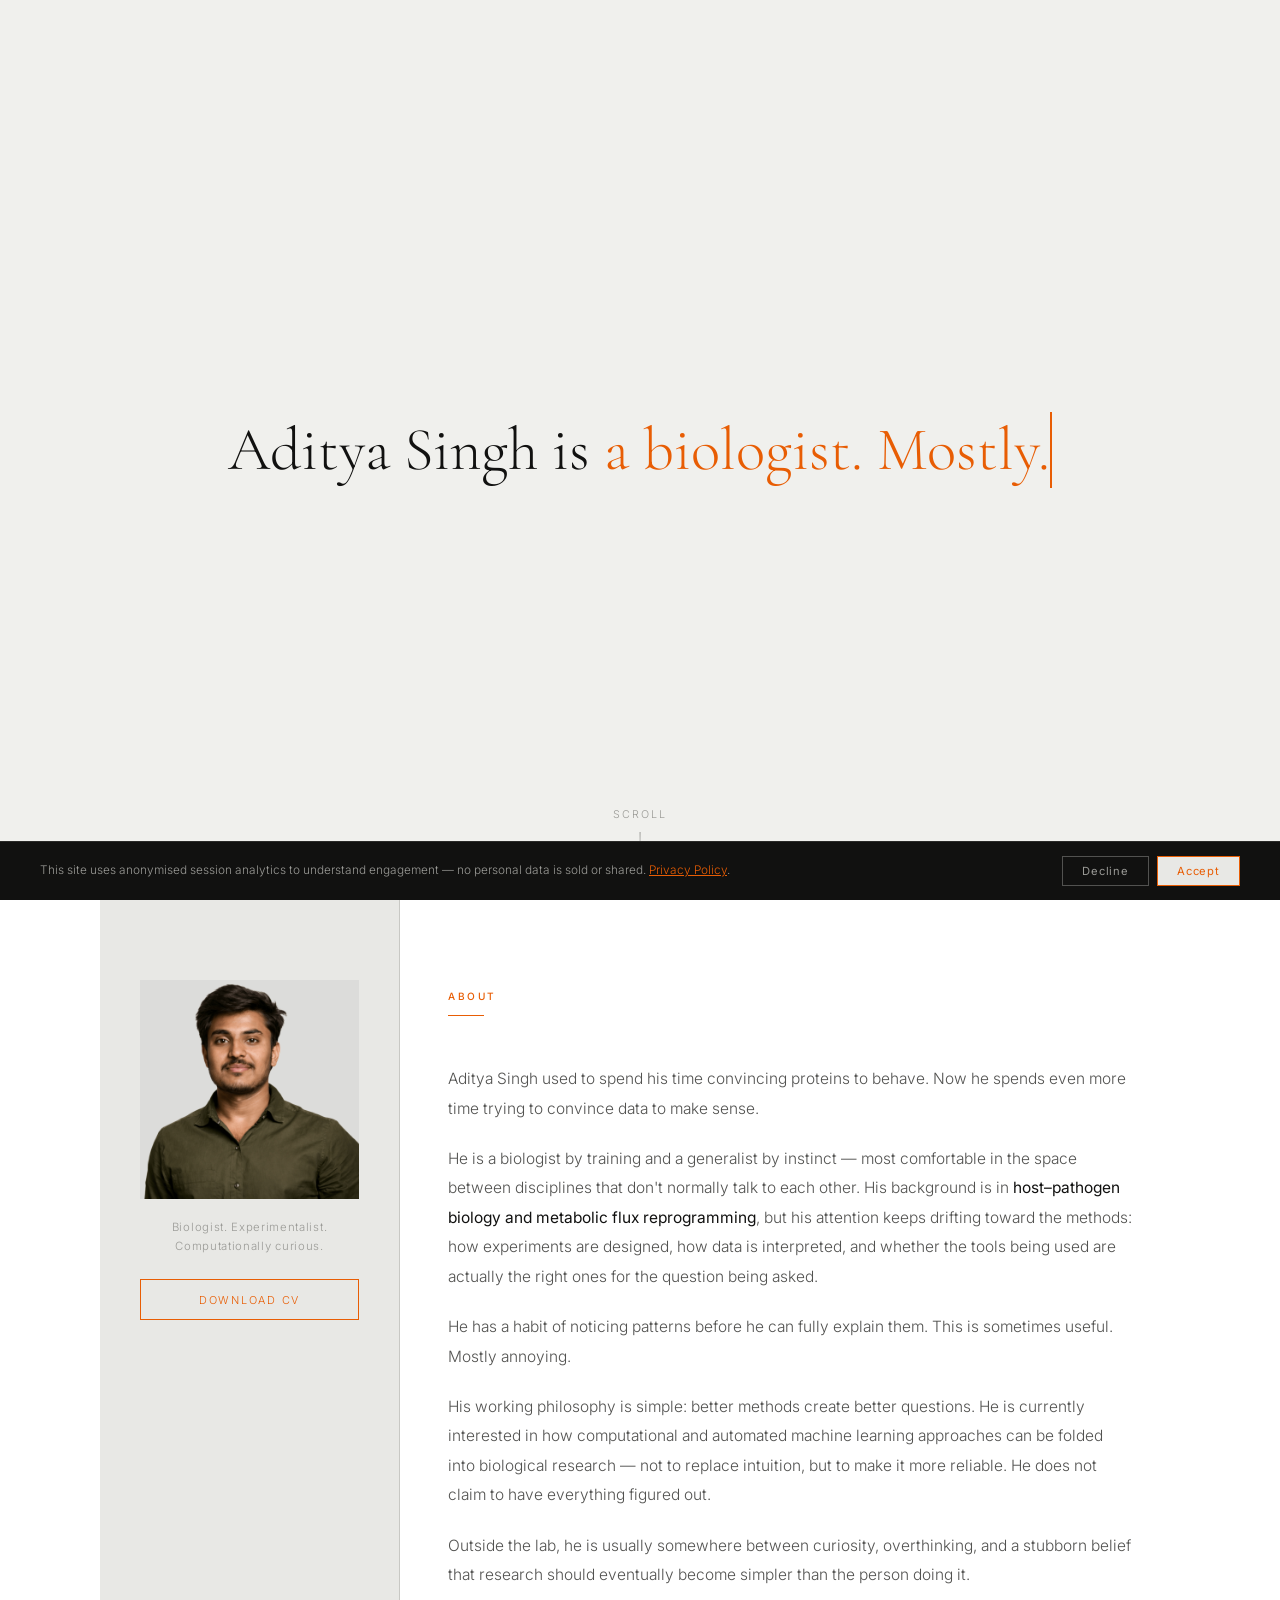
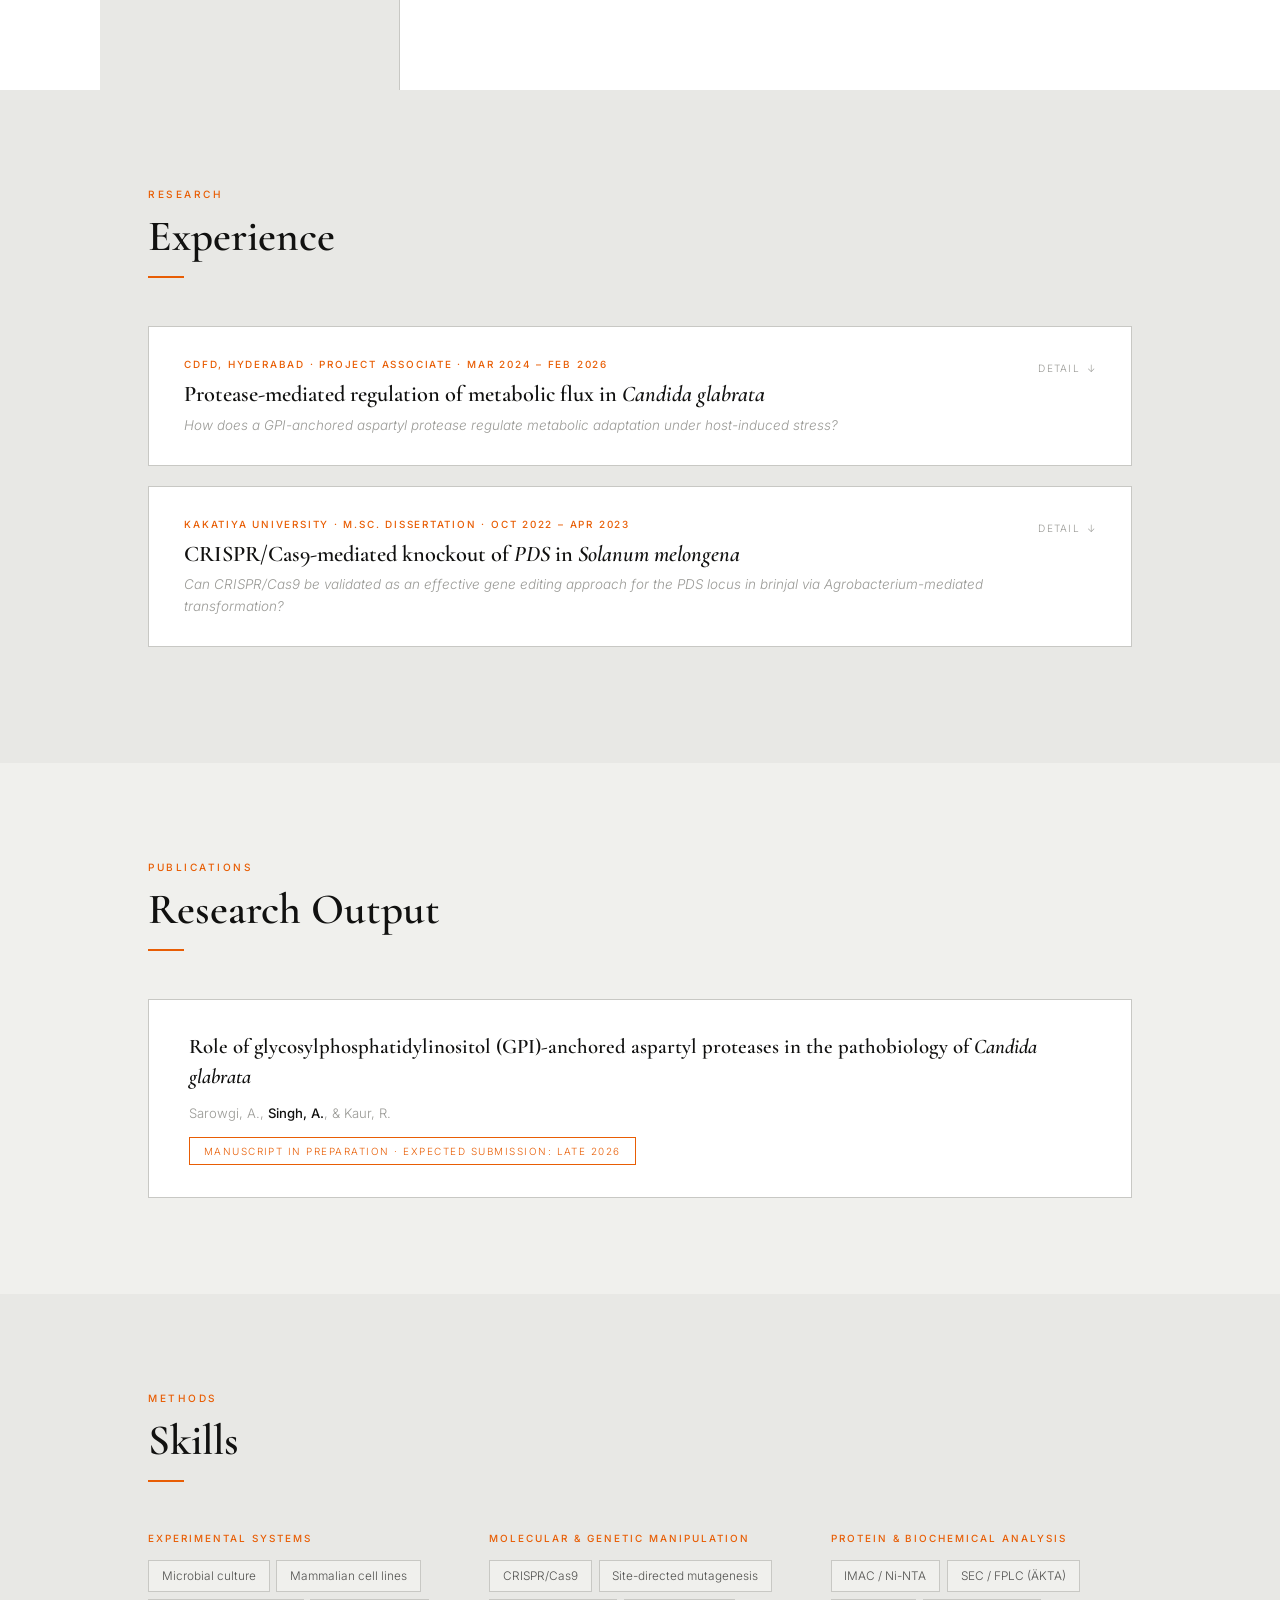
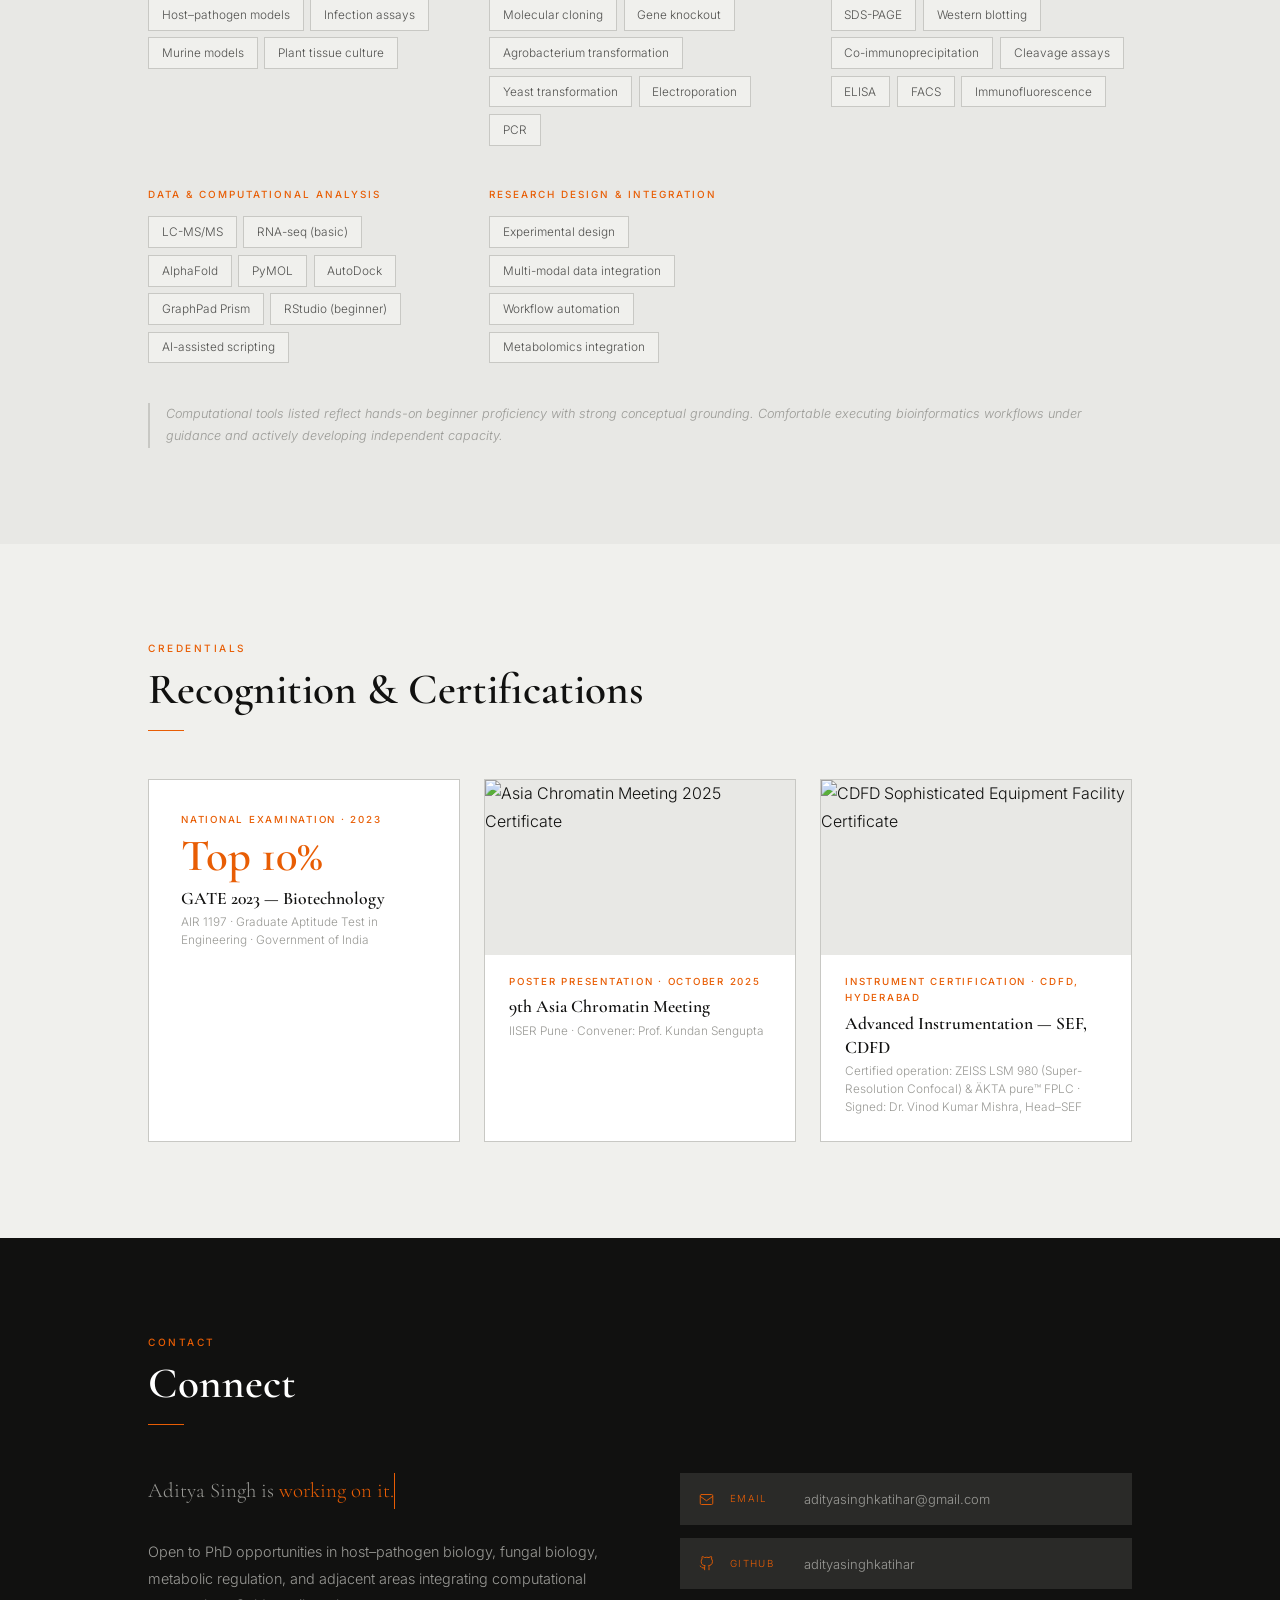
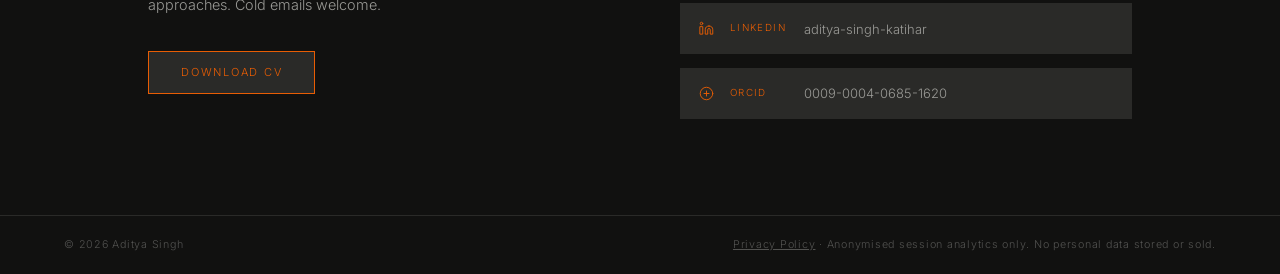
==== aditya-portfolio.html @ c10f6a83 "Add files via upload" ====
<!DOCTYPE html>
<html lang="en">
<head>
<meta charset="UTF-8"/><meta name="viewport" content="width=device-width,initial-scale=1"/>
<title>Aditya Singh</title>
<link rel="preconnect" href="https://fonts.googleapis.com"/>
<link href="https://fonts.googleapis.com/css2?family=Cormorant+Garamond:ital,wght@0,300;0,400;0,600;1,300&family=Inter:wght@300;400;500&display=swap" rel="stylesheet"/>
<style>
/* ============================================================
   VARIABLES — edit --or to change orange accent globally
   Grey scale: --g1 (lightest) → --g8 (darkest)
   ============================================================ */
:root{
  --g0:#ffffff;--g1:#f0f0ed;--g2:#e8e8e5;--g3:#dcdcda;
  --g4:#c8c8c4;--g5:#9a9a96;--g6:#525250;--g7:#2a2a28;--g8:#111110;
  --or:#e85d04;--os:rgba(232,93,4,.08);--nh:48px;--lh:52px;
}
*,*::before,*::after{margin:0;padding:0;box-sizing:border-box}
html{scroll-behavior:smooth}
body{background:var(--g1);color:var(--g8);font-family:'Inter',sans-serif;font-weight:300;line-height:1.7;overflow-x:hidden}
a{color:inherit;text-decoration:none}

/* ============================================================
   COOKIE BANNER — GDPR/UK/US(CCPA)/AU/JP
   Edit text inside #cookie-banner div in HTML if needed
   ============================================================ */
#cookie-banner{position:fixed;bottom:0;left:0;right:0;background:var(--g8);color:var(--g5);font-size:.74rem;padding:.9rem 2.5rem;display:flex;align-items:center;justify-content:space-between;gap:2rem;z-index:9999;border-top:1px solid var(--g7);line-height:1.5}
#cookie-banner a{color:var(--or);text-decoration:underline}
.ck-btns{display:flex;gap:.5rem;flex-shrink:0}
/* ── Grey buttons with orange border + text ── */
.ck-btns button{padding:.42rem 1.2rem;font-family:'Inter',sans-serif;font-size:.7rem;letter-spacing:.07em;cursor:pointer;background:var(--g2);border:1px solid var(--or);color:var(--or);transition:all .2s}
.ck-btns button:hover{background:var(--or);color:var(--g0)}
.ck-decline{background:transparent!important;color:var(--g5)!important;border-color:var(--g6)!important}
.ck-decline:hover{background:var(--g6)!important;color:var(--g0)!important}

/* ============================================================
   NAVBAR — appears after hero scroll
   Edit nav link labels and href in the nav HTML block below
   ============================================================ */
#navbar{position:fixed;top:0;left:0;right:0;height:var(--nh);background:rgba(240,240,237,.96);backdrop-filter:blur(10px);border-bottom:1px solid var(--g4);display:flex;align-items:center;justify-content:space-between;padding:0 4rem;z-index:90;opacity:0;pointer-events:none;transition:opacity .35s}
#navbar.visible{opacity:1;pointer-events:auto}
.nav-brand{font-family:'Cormorant Garamond',serif;font-size:1rem;font-weight:400;letter-spacing:.06em}
.nav-links{display:flex;gap:2.5rem;list-style:none}
.nav-links a{font-size:.67rem;letter-spacing:.16em;text-transform:uppercase;color:var(--g6);padding-bottom:2px;border-bottom:1px solid transparent;transition:color .2s,border-color .2s}
.nav-links a:hover,.nav-links a.active{color:var(--or);border-bottom-color:var(--or)}

/* ============================================================
   LOCKED ROTATING BAR — sits below navbar post-hero scroll
   Edit lockedPhrases[] in JS-1 to change (2) descriptors
   ============================================================ */
#locked-bar{position:fixed;top:var(--nh);left:0;right:0;height:var(--lh);background:var(--g2);border-bottom:1px solid var(--g4);display:flex;align-items:center;justify-content:center;z-index:80;opacity:0;pointer-events:none;transition:opacity .35s}
#locked-bar.visible{opacity:1}
.lk-line{font-family:'Cormorant Garamond',serif;font-weight:300;font-size:clamp(.9rem,2vw,1.1rem);color:var(--g6)}
.lk-line .lr{color:var(--or);border-right:1.5px solid var(--or);display:inline-block;min-width:2px}

/* ============================================================
   SHARED SECTION UTILITIES
   ============================================================ */
.sw{max-width:1080px;margin:0 auto;padding:6rem 3rem}
.sec-label{font-size:.63rem;letter-spacing:.25em;text-transform:uppercase;color:var(--or);font-weight:500;margin-bottom:.6rem}
.sec-title{font-family:'Cormorant Garamond',serif;font-weight:600;font-size:clamp(1.9rem,4vw,2.7rem);line-height:1.1;color:var(--g8);margin-bottom:1rem}
.divider{width:36px;height:1.5px;background:var(--or);margin-bottom:3rem}
.reveal{opacity:0;transform:translateY(16px);transition:opacity .6s,transform .6s}
.reveal.visible{opacity:1;transform:none}

/* ============================================================
   HERO SECTION
   CSS fallback text before JS loads: "at the edge of methods."
   Edit heroPhrases[] in JS-1 for (1) rotating descriptors
   ============================================================ */
#hero{min-height:100vh;background:var(--g1);display:flex;flex-direction:column;justify-content:center;align-items:center;text-align:center;padding:4rem 2rem;position:relative}
.hero-line{font-family:'Cormorant Garamond',serif;font-weight:300;font-size:clamp(2rem,5vw,3.8rem);line-height:1.25;color:var(--g8)}
/* CSS fallback — visible before JS activates */
#hero-rt::before{content:"at the edge of methods.";color:var(--or)}
#hero-rt.on::before{content:none}
#hero-rt.on{color:var(--or);border-right:2px solid var(--or);display:inline-block;min-width:2px}
.scroll-hint{position:absolute;bottom:2.5rem;left:50%;transform:translateX(-50%);display:flex;flex-direction:column;align-items:center;gap:.5rem;font-size:.67rem;letter-spacing:.2em;text-transform:uppercase;color:var(--g5);transition:opacity .4s}
.scroll-line{width:1px;height:28px;background:linear-gradient(to bottom,var(--g5),transparent);animation:sp 1.8s ease-in-out infinite}
@keyframes sp{0%,100%{opacity:.3}50%{opacity:1}}

/* ============================================================
   ABOUT SECTION
   Split grid: left = grey bg (photo + tagline + CV btn)
               right = white (bio text)
   Edit photo src, tagline, bio paragraphs in HTML below
   ============================================================ */
#about{background:var(--g0);padding:0}
.about-grid{display:grid;grid-template-columns:300px 1fr;max-width:1080px;margin:0 auto}
.about-left{background:var(--g2);padding:5rem 2.5rem;border-right:1px solid var(--g4)}
.about-right{padding:5rem 3rem}
.photo-frame{width:100%;aspect-ratio:1;overflow:hidden;background:var(--g3)}
.photo-frame img{width:100%;height:100%;object-fit:cover;object-position:top center;display:block;filter:grayscale(12%);transition:filter .4s}
.photo-frame:hover img{filter:grayscale(0%)}
.tagline{margin-top:1.2rem;font-size:.71rem;letter-spacing:.06em;color:var(--g5);text-align:center;line-height:1.7}
/* ── Grey button, orange border + text ── */
.cv-btn{display:block;margin-top:1.4rem;padding:.65rem;text-align:center;border:1px solid var(--or);font-size:.68rem;letter-spacing:.16em;text-transform:uppercase;color:var(--or);background:var(--g2);transition:all .25s;font-family:'Inter',sans-serif;width:100%;text-decoration:none;cursor:pointer}
.cv-btn:hover{background:var(--or);color:var(--g0)}
.about-bio p{font-size:.97rem;color:var(--g6);line-height:1.9;margin-bottom:1.3rem}
.about-bio strong{color:var(--g8);font-weight:400}
.about-right .sec-label{margin-top:.5rem}

/* ============================================================
   RESEARCH SECTION
   Each .exp-card = one project. Click header to expand.
   Expand logic uses addEventListener (see JS-4) — no inline onclick.
   Add new cards by duplicating an .exp-card block.
   ============================================================ */
#research{background:var(--g2)}
.exp-card{background:var(--g0);border:1px solid var(--g4);margin-bottom:1.25rem;transition:border-color .25s}
.exp-card:hover{border-color:var(--g5)}
.exp-card.open{border-left:2px solid var(--or)}
.exp-header{padding:1.8rem 2.2rem;cursor:pointer;display:flex;justify-content:space-between;align-items:flex-start;gap:1.5rem;user-select:none}
.exp-tag{font-size:.62rem;letter-spacing:.18em;text-transform:uppercase;color:var(--or);font-weight:500;margin-bottom:.4rem}
.exp-title{font-family:'Cormorant Garamond',serif;font-weight:600;font-size:1.4rem;color:var(--g8);line-height:1.3;margin-bottom:.4rem}
.exp-problem{font-size:.84rem;color:var(--g5);font-style:italic;line-height:1.6}
.exp-toggle{flex-shrink:0;font-size:.63rem;letter-spacing:.13em;text-transform:uppercase;color:var(--g5);display:flex;align-items:center;gap:.4rem;padding-top:.25rem;transition:color .2s;white-space:nowrap}
.exp-card.open .exp-toggle{color:var(--or)}
.t-arr{display:inline-block;transition:transform .3s;font-style:normal}
.exp-card.open .t-arr{transform:rotate(180deg)}
.exp-body{max-height:0;overflow:hidden;transition:max-height .5s ease}
.exp-card.open .exp-body{max-height:1000px}
.exp-inner{padding:1.5rem 2.2rem 2rem;border-top:1px solid var(--g3)}
.exp-outcomes{list-style:none;margin-bottom:1.4rem}
.exp-outcomes li{font-size:.86rem;color:var(--g6);line-height:1.75;padding:.35rem 0 .35rem 1rem;border-left:2px solid var(--g3);margin-bottom:.4rem;transition:border-color .2s}
.exp-card.open .exp-outcomes li{border-left-color:var(--or)}
.exp-narrative{font-size:.88rem;color:var(--g6);line-height:1.85;padding-top:1.2rem;border-top:1px solid var(--g3)}
.exp-insight{margin-top:1.2rem;padding:1rem 1.2rem;background:var(--os);border-left:2px solid var(--or);font-size:.84rem;color:var(--g7);font-style:italic;line-height:1.7}

/* ============================================================
   PUBLICATION SECTION
   Edit title, authors, badge text in .pub-card HTML below
   ============================================================ */
#publication{background:var(--g1)}
.pub-card{background:var(--g0);border:1px solid var(--g4);padding:2rem 2.5rem;transition:border-color .25s}
.pub-card:hover{border-color:var(--or)}
.pub-title{font-family:'Cormorant Garamond',serif;font-weight:600;font-size:1.3rem;color:var(--g8);line-height:1.45;margin-bottom:.7rem}
.pub-authors{font-size:.82rem;color:var(--g5);line-height:1.6;margin-bottom:.7rem}
.pub-authors strong{color:var(--g8);font-weight:500}
.pub-badge{display:inline-block;font-size:.62rem;letter-spacing:.15em;text-transform:uppercase;padding:.3rem .85rem;border:1px solid var(--or);color:var(--or)}

/* ============================================================
   SKILLS SECTION
   Five categories — add/remove .tag spans freely
   Edit .skills-caveat text or remove when proficiency grows
   ============================================================ */
#skills{background:var(--g2)}
.skills-grid{display:grid;grid-template-columns:repeat(auto-fit,minmax(255px,1fr));gap:2.5rem}
.sk-cat{font-size:.62rem;letter-spacing:.2em;text-transform:uppercase;color:var(--or);font-weight:500;margin-bottom:.85rem}
.tag-wrap{display:flex;flex-wrap:wrap;gap:.42rem}
.tag{font-size:.74rem;padding:.3rem .8rem;border:1px solid var(--g4);background:var(--g1);color:var(--g6);transition:all .2s}
.tag:hover{border-color:var(--or);color:var(--g8);background:var(--os)}
.skills-caveat{margin-top:2.5rem;font-size:.79rem;color:var(--g5);font-style:italic;border-left:2px solid var(--g4);padding-left:1rem;line-height:1.75}

/* ============================================================
   CREDENTIALS SECTION
   Image cards: click to open lightbox (no download by design)
   Text cards: GATE, National Science Convention (no image file)
   IMPORTANT: update PNG filenames in .cred-img src and data-full
               to match your actual uploaded filenames in the repo
   ============================================================ */
#credentials{background:var(--g1)}
.cred-grid{display:grid;grid-template-columns:repeat(auto-fit,minmax(270px,1fr));gap:1.5rem}
.cred-card{background:var(--g0);border:1px solid var(--g4);transition:border-color .25s;overflow:hidden}
.cred-card:hover{border-color:var(--or)}
.cred-img-wrap{width:100%;aspect-ratio:16/9;overflow:hidden;cursor:pointer;background:var(--g2);position:relative}
.cred-img-wrap img{width:100%;height:100%;object-fit:cover;object-position:top;display:block;pointer-events:none;user-select:none;-webkit-user-drag:none;transition:transform .4s}
.cred-img-wrap:hover img{transform:scale(1.02)}
.cred-img-wrap::after{content:"View";position:absolute;inset:0;background:rgba(17,17,16,.45);color:#fff;display:flex;align-items:center;justify-content:center;font-size:.68rem;letter-spacing:.2em;text-transform:uppercase;opacity:0;transition:opacity .3s}
.cred-img-wrap:hover::after{opacity:1}
.cred-info{padding:1.2rem 1.5rem 1.5rem}
.cred-tag{font-size:.61rem;letter-spacing:.18em;text-transform:uppercase;color:var(--or);font-weight:500;margin-bottom:.3rem}
.cred-title{font-family:'Cormorant Garamond',serif;font-weight:600;font-size:1.1rem;color:var(--g8);line-height:1.35;margin-bottom:.25rem}
.cred-meta{font-size:.74rem;color:var(--g5);line-height:1.5}
/* Text-only card styling */
.cred-card.text-only{padding:2rem}
.cred-big{font-family:'Cormorant Garamond',serif;font-weight:600;font-size:2.8rem;color:var(--or);line-height:1;margin-bottom:.5rem}

/* ============================================================
   LIGHTBOX — opened by credential image click
   No download button intentional. Right-click disabled on images.
   ============================================================ */
#lightbox{display:none;position:fixed;inset:0;z-index:2000;align-items:center;justify-content:center}
#lightbox.active{display:flex}
#lb-overlay{position:absolute;inset:0;background:rgba(10,10,10,.9);cursor:pointer}
#lb-content{position:relative;z-index:1;max-width:90vw;max-height:88vh}
#lb-img{max-width:100%;max-height:88vh;object-fit:contain;pointer-events:none;user-select:none;-webkit-user-drag:none;display:block}
#lb-close{position:absolute;top:-2.2rem;right:0;background:none;border:none;color:var(--g5);font-size:.7rem;letter-spacing:.18em;text-transform:uppercase;cursor:pointer;font-family:'Inter',sans-serif;transition:color .2s}
#lb-close:hover{color:var(--or)}

/* ============================================================
   CONTACT SECTION — dark background (final section)
   CSS fallback for rotating line: "working on it."
   Edit finalPhrase in JS-1 for (3) descriptor
   Edit email, GitHub, LinkedIn, ORCiD links in HTML below
   ============================================================ */
#contact{background:var(--g8)}
#contact .sec-label{color:var(--or)}
#contact .sec-title{color:var(--g0)}
#contact .divider{background:var(--or)}
.contact-grid{display:grid;grid-template-columns:1fr 1fr;gap:5rem;align-items:start}
.c-final-line{font-family:'Cormorant Garamond',serif;font-weight:300;font-size:clamp(1rem,2.5vw,1.3rem);color:var(--g5);margin-bottom:1.5rem;min-height:2em}
.c-final-line .fr{color:var(--or);border-right:1.5px solid var(--or);display:inline-block;min-width:2px}
/* CSS fallback for contact rotating */
#final-rt::before{content:"working on it.";color:var(--or)}
#final-rt.on::before{content:none}
#final-rt.on{color:var(--or);border-right:1.5px solid var(--or)}
.contact-desc{font-size:.9rem;color:var(--g5);line-height:1.85;margin-bottom:2rem}
/* ── Grey button, orange border + text (dark section variant) ── */
.cv-btn-dark{display:inline-block;padding:.7rem 2rem;border:1px solid var(--or);font-size:.69rem;letter-spacing:.16em;text-transform:uppercase;color:var(--or);background:var(--g7);transition:all .25s;font-family:'Inter',sans-serif;text-decoration:none}
.cv-btn-dark:hover{background:var(--or);color:var(--g0)}
.contact-links{display:flex;flex-direction:column;gap:.85rem}
/* ── Contact link items — grey bg, orange icons + labels ── */
.c-link{display:flex;align-items:center;gap:1rem;padding:.85rem 1.1rem;border:1px solid var(--g7);background:var(--g7);color:var(--g5);font-size:.81rem;transition:all .25s;text-decoration:none}
.c-link:hover{border-color:var(--or);background:rgba(232,93,4,.08);color:var(--g3)}
.c-link svg{width:15px;height:15px;stroke:var(--or);fill:none;stroke-width:1.5;stroke-linecap:round;stroke-linejoin:round;flex-shrink:0}
.cl-lbl{font-size:.61rem;letter-spacing:.15em;text-transform:uppercase;color:var(--or);min-width:58px}

/* ============================================================
   FOOTER — edit year if needed
   ============================================================ */
footer{background:var(--g8);border-top:1px solid var(--g7);padding:1.25rem 4rem;display:flex;justify-content:space-between;align-items:center;font-size:.67rem;color:var(--g6);letter-spacing:.07em}
footer a{color:var(--g6);text-decoration:underline;transition:color .2s}
footer a:hover{color:var(--or)}

/* ============================================================
   RESPONSIVE
   ============================================================ */
@media(max-width:768px){
  .about-grid{grid-template-columns:1fr}
  .about-left{border-right:none;border-bottom:1px solid var(--g4);padding:3rem 2rem}
  .photo-frame{max-width:200px;margin:0 auto}
  .about-right{padding:2.5rem 2rem}
  .contact-grid{grid-template-columns:1fr;gap:3rem}
  #navbar{padding:0 1.5rem}
  .nav-links{gap:1.5rem}
  .sw{padding:4rem 1.5rem}
}
</style>
</head>
<body>

<!-- ============================================================
     COOKIE BANNER
     Text and links editable here
     ============================================================ -->
<div id="cookie-banner">
  <span>This site uses anonymised session analytics to understand engagement — no personal data is sold or shared. <a href="#privacy">Privacy Policy</a>.</span>
  <div class="ck-btns">
    <button class="ck-decline" onclick="setCookieConsent('declined')">Decline</button>
    <button class="ck-accept" onclick="setCookieConsent('accepted')">Accept</button>
  </div>
</div>

<!-- ============================================================
     NAVBAR — hidden until hero scrolled past
     Edit labels and href anchors here
     ============================================================ -->
<nav id="navbar">
  <span class="nav-brand">Aditya Singh</span>
  <ul class="nav-links">
    <li><a href="#about">About</a></li>
    <li><a href="#research">Research</a></li>
    <li><a href="#publication">Publications</a></li>
    <li><a href="#skills">Skills</a></li>
    <li><a href="#credentials">Credentials</a></li>
    <li><a href="#contact">Contact</a></li>
  </ul>
</nav>

<!-- ============================================================
     LOCKED ROTATING BAR — (2) phrases, below navbar
     Edit lockedPhrases[] in JS-1
     ============================================================ -->
<div id="locked-bar">
  <p class="lk-line">Aditya Singh is <span class="lr" id="locked-rt"></span></p>
</div>

<main>

<!-- ============================================================
     HERO SECTION
     Fixed text: "Aditya Singh is"
     Rotating: driven by JS-1 heroPhrases[]
     CSS fallback: "at the edge of methods." (no JS needed)
     ============================================================ -->
<section id="hero">
  <p class="hero-line">Aditya Singh is <span id="hero-rt"></span></p>
  <div class="scroll-hint" id="scroll-hint">
    <span>Scroll</span>
    <div class="scroll-line"></div>
  </div>
</section>

<!-- ============================================================
     ABOUT SECTION
     Left column: grey bg — photo, tagline, CV download
     Right column: white — bio text
     PHOTO: file is profile.png in repo root
     CV: file is CV_Aditya_Singh.pdf in repo root
     ============================================================ -->
<section id="about">
  <div class="about-grid">

    <div class="about-left">
      <div class="photo-frame">
        <!-- PHOTO: profile.png must be in repo root -->
        <img src="profile.png" alt="Aditya Singh"/>
      </div>
      <!-- TAGLINE: edit the text below -->
      <p class="tagline">Biologist. Experimentalist. Computationally curious.</p>
      <!-- CV DOWNLOAD: file must be CV_Aditya_Singh.pdf in repo root -->
      <a href="CV_Aditya_Singh.pdf" class="cv-btn" download>Download CV</a>
    </div>

    <div class="about-right reveal">
      <p class="sec-label">About</p>
      <div class="divider"></div>
      <!-- BIO: edit paragraphs here -->
      <div class="about-bio">
        <p>Aditya Singh used to spend his time convincing proteins to behave. Now he spends even more time trying to convince data to make sense.</p>
        <p>He is a biologist by training and a generalist by instinct — most comfortable in the space between disciplines that don't normally talk to each other. His background is in <strong>host–pathogen biology and metabolic flux reprogramming</strong>, but his attention keeps drifting toward the methods: how experiments are designed, how data is interpreted, and whether the tools being used are actually the right ones for the question being asked.</p>
        <p>He has a habit of noticing patterns before he can fully explain them. This is sometimes useful. Mostly annoying.</p>
        <p>His working philosophy is simple: better methods create better questions. He is currently interested in how computational and automated machine learning approaches can be folded into biological research — not to replace intuition, but to make it more reliable. He does not claim to have everything figured out.</p>
        <p>Outside the lab, he is usually somewhere between curiosity, overthinking, and a stubborn belief that research should eventually become simpler than the person doing it.</p>
      </div>
    </div>

  </div>
</section>

<!-- ============================================================
     RESEARCH SECTION
     Cards expand on click via addEventListener (JS-4).
     CARD 1: CDFD (primary)
     CARD 2: M.Sc. Dissertation (secondary)
     Add more cards by duplicating an .exp-card block.
     ============================================================ -->
<section id="research">
  <div class="sw">
    <p class="sec-label">Research</p>
    <h2 class="sec-title">Experience</h2>
    <div class="divider"></div>

    <!-- CARD 1: CDFD — edit title, tag, problem, outcomes, narrative, insight -->
    <div class="exp-card reveal" id="card-cdfd">
      <div class="exp-header">
        <div>
          <p class="exp-tag">CDFD, Hyderabad · Project Associate · Mar 2024 – Feb 2026</p>
          <h3 class="exp-title">Protease-mediated regulation of metabolic flux in <em>Candida glabrata</em></h3>
          <p class="exp-problem">How does a GPI-anchored aspartyl protease regulate metabolic adaptation under host-induced stress?</p>
        </div>
        <div class="exp-toggle"><span>Detail</span><em class="t-arr">↓</em></div>
      </div>
      <div class="exp-body">
        <div class="exp-inner">
          <ul class="exp-outcomes">
            <li>Established interaction between CgYps1 and key metabolic enzymes in glycolysis and the pentose phosphate pathway.</li>
            <li>Purified catalytically active CgYps1 via <em>Pichia pastoris</em> expression system and FPLC/SEC; >90% purity confirmed by SDS-PAGE.</li>
            <li>Generated site-directed mutagenesis constructs and performed in vitro binding and cleavage assays to map functional interaction domains.</li>
            <li>Generated dual-species RNA-seq datasets from macrophage–Candida infection models; contributed to pathway enrichment and differential expression analysis.</li>
            <li>Executed in vivo virulence studies in murine models.</li>
            <li>Provided evidence for a proteolytic layer regulating carbon metabolic flux under stress — distinct from transcriptional control alone.</li>
          </ul>
          <div class="exp-narrative">
            I investigated how GPI-anchored aspartyl proteases regulate metabolic state transitions in <em>Candida glabrata</em> under host-mimicking stress. Focusing on CgYps1, I characterised its interaction with glycolytic and pentose phosphate pathway enzymes using protein purification, mutagenesis, and cleavage assays. These findings point toward a proteolytic regulatory layer over carbon flux — a mechanism distinct from transcriptional adaptation.
            <div class="exp-insight">
              Metabolic adaptation in <em>Candida glabrata</em> may be regulated at the level of proteolytic control, not just transcriptional change.
            </div>
          </div>
        </div>
      </div>
    </div>

    <!-- CARD 2: M.Sc. Dissertation -->
    <div class="exp-card reveal" id="card-msc">
      <div class="exp-header">
        <div>
          <p class="exp-tag">Kakatiya University · M.Sc. Dissertation · Oct 2022 – Apr 2023</p>
          <h3 class="exp-title">CRISPR/Cas9-mediated knockout of <em>PDS</em> in <em>Solanum melongena</em></h3>
          <p class="exp-problem">Can CRISPR/Cas9 be validated as an effective gene editing approach for the <em>PDS</em> locus in brinjal via Agrobacterium-mediated transformation?</p>
        </div>
        <div class="exp-toggle"><span>Detail</span><em class="t-arr">↓</em></div>
      </div>
      <div class="exp-body">
        <div class="exp-inner">
          <ul class="exp-outcomes">
            <li>Designed a CRISPR/Cas9 knockout vector targeting the <em>PDS</em> (Phytoene desaturase) gene in <em>Solanum melongena</em> L.</li>
            <li>Validated CRISPR/Cas9 editing efficacy via Agrobacterium-mediated plant transformation.</li>
          </ul>
          <div class="exp-narrative">
            Working under Dr. Radhika Tippani, this project applied CRISPR/Cas9 methodology to a plant system, building foundational competency in molecular cloning, vector design, and plant transformation workflows.
          </div>
        </div>
      </div>
    </div>

  </div>
</section>

<!-- ============================================================
     PUBLICATION SECTION
     Edit title, authors, badge text below
     Your name "Singh, A." is bolded in the author list
     ============================================================ -->
<section id="publication">
  <div class="sw">
    <p class="sec-label">Publications</p>
    <h2 class="sec-title">Research Output</h2>
    <div class="divider"></div>
    <div class="pub-card reveal">
      <p class="pub-title">Role of glycosylphosphatidylinositol (GPI)-anchored aspartyl proteases in the pathobiology of <em>Candida glabrata</em></p>
      <p class="pub-authors">Sarowgi, A., <strong>Singh, A.</strong>, & Kaur, R.</p>
      <span class="pub-badge">Manuscript in preparation · Expected submission: late 2026</span>
    </div>
  </div>
</section>

<!-- ============================================================
     SKILLS SECTION
     Five categories. Add/remove .tag spans freely.
     Edit skills-caveat text or delete when no longer needed.
     ============================================================ -->
<section id="skills">
  <div class="sw">
    <p class="sec-label">Methods</p>
    <h2 class="sec-title">Skills</h2>
    <div class="divider"></div>
    <div class="skills-grid reveal">

      <!-- Category 1: Experimental Systems -->
      <div>
        <p class="sk-cat">Experimental Systems</p>
        <div class="tag-wrap">
          <span class="tag">Microbial culture</span>
          <span class="tag">Mammalian cell lines</span>
          <span class="tag">Host–pathogen models</span>
          <span class="tag">Infection assays</span>
          <span class="tag">Murine models</span>
          <span class="tag">Plant tissue culture</span>
        </div>
      </div>

      <!-- Category 2: Molecular & Genetic Manipulation -->
      <div>
        <p class="sk-cat">Molecular & Genetic Manipulation</p>
        <div class="tag-wrap">
          <span class="tag">CRISPR/Cas9</span>
          <span class="tag">Site-directed mutagenesis</span>
          <span class="tag">Molecular cloning</span>
          <span class="tag">Gene knockout</span>
          <span class="tag">Agrobacterium transformation</span>
          <span class="tag">Yeast transformation</span>
          <span class="tag">Electroporation</span>
          <span class="tag">PCR</span>
        </div>
      </div>

      <!-- Category 3: Protein & Biochemical Analysis -->
      <div>
        <p class="sk-cat">Protein & Biochemical Analysis</p>
        <div class="tag-wrap">
          <span class="tag">IMAC / Ni-NTA</span>
          <span class="tag">SEC / FPLC (ÄKTA)</span>
          <span class="tag">SDS-PAGE</span>
          <span class="tag">Western blotting</span>
          <span class="tag">Co-immunoprecipitation</span>
          <span class="tag">Cleavage assays</span>
          <span class="tag">ELISA</span>
          <span class="tag">FACS</span>
          <span class="tag">Immunofluorescence</span>
        </div>
      </div>

      <!-- Category 4: Data & Computational Analysis -->
      <div>
        <p class="sk-cat">Data & Computational Analysis</p>
        <div class="tag-wrap">
          <span class="tag">LC-MS/MS</span>
          <span class="tag">RNA-seq (basic)</span>
          <span class="tag">AlphaFold</span>
          <span class="tag">PyMOL</span>
          <span class="tag">AutoDock</span>
          <span class="tag">GraphPad Prism</span>
          <span class="tag">RStudio (beginner)</span>
          <span class="tag">AI-assisted scripting</span>
        </div>
      </div>

      <!-- Category 5: Research Design & Integration -->
      <div>
        <p class="sk-cat">Research Design & Integration</p>
        <div class="tag-wrap">
          <span class="tag">Experimental design</span>
          <span class="tag">Multi-modal data integration</span>
          <span class="tag">Workflow automation</span>
          <span class="tag">Metabolomics integration</span>
        </div>
      </div>

    </div>
    <!-- CAVEAT: remove or update as computational skills grow -->
    <p class="skills-caveat reveal">Computational tools listed reflect hands-on beginner proficiency with strong conceptual grounding. Comfortable executing bioinformatics workflows under guidance and actively developing independent capacity.</p>
  </div>
</section>

<!-- ============================================================
     CREDENTIALS SECTION
     Image cards: click thumbnail to open lightbox.
     No download button — by design.
     RIGHT-CLICK on certificate images is disabled (JS-6).

     IMPORTANT — IMAGE FILENAMES:
     Replace "ACM_2025.png" and "CDFD_SEF.png" below
     with your actual PNG filenames if they differ.
     Both files must be in repo root.
     ============================================================ -->
<section id="credentials">
  <div class="sw">
    <p class="sec-label">Credentials</p>
    <h2 class="sec-title">Recognition & Certifications</h2>
    <div class="divider"></div>
    <div class="cred-grid">

      <!-- GATE 2023 — text-only card, no image file needed -->
      <div class="cred-card text-only reveal">
        <p class="cred-tag">National Examination · 2023</p>
        <p class="cred-big">Top 10%</p>
        <p class="cred-title">GATE 2023 — Biotechnology</p>
        <p class="cred-meta">AIR 1197 · Graduate Aptitude Test in Engineering · Government of India</p>
      </div>

      <!-- ACM 2025 — IMAGE: rename ACM_2025.png if your file is named differently -->
      <div class="cred-card reveal">
        <div class="cred-img-wrap" data-full="ACM_2025.png">
          <img src="ACM_2025.png" alt="Asia Chromatin Meeting 2025 Certificate" class="cred-img"/>
        </div>
        <div class="cred-info">
          <p class="cred-tag">Poster Presentation · October 2025</p>
          <p class="cred-title">9th Asia Chromatin Meeting</p>
          <p class="cred-meta">IISER Pune · Convener: Prof. Kundan Sengupta</p>
        </div>
      </div>

      <!-- CDFD SEF — IMAGE: rename CDFD_SEF.png if your file is named differently -->
      <div class="cred-card reveal">
        <div class="cred-img-wrap" data-full="CDFD_SEF.png">
          <img src="CDFD_SEF.png" alt="CDFD Sophisticated Equipment Facility Certificate" class="cred-img"/>
        </div>
        <div class="cred-info">
          <p class="cred-tag">Instrument Certification · CDFD, Hyderabad</p>
          <p class="cred-title">Advanced Instrumentation — SEF, CDFD</p>
          <p class="cred-meta">Certified operation: ZEISS LSM 980 (Super-Resolution Confocal) & ÄKTA pure™ FPLC · Signed: Dr. Vinod Kumar Mishra, Head–SEF</p>
        </div>
      </div>

    </div>
  </div>
</section>

<!-- ============================================================
     CONTACT SECTION — final section, dark background
     CSS fallback for rotating line: "working on it."
     Edit email, GitHub, LinkedIn, ORCiD links below.
     CV download duplicated here.
     ============================================================ -->
<section id="contact">
  <div class="sw">
    <p class="sec-label">Contact</p>
    <h2 class="sec-title">Connect</h2>
    <div class="divider"></div>
    <div class="contact-grid">

      <div>
        <!-- Final rotating line (3): loops on "working on it." -->
        <p class="c-final-line">Aditya Singh is <span class="fr" id="final-rt"></span></p>
        <p class="contact-desc">Open to PhD opportunities in host–pathogen biology, fungal biology, metabolic regulation, and adjacent areas integrating computational approaches. Cold emails welcome.</p>
        <!-- CV DOWNLOAD: contact section copy -->
        <a href="CV_Aditya_Singh.pdf" class="cv-btn-dark" download>Download CV</a>
      </div>

      <div class="contact-links">

        <!-- EMAIL -->
        <a href="mailto:adityasinghkatihar@gmail.com" class="c-link">
          <svg viewBox="0 0 24 24"><rect x="2" y="4" width="20" height="16" rx="2"/><path d="m2 7 10 7 10-7"/></svg>
          <span class="cl-lbl">Email</span>
          <span>adityasinghkatihar@gmail.com</span>
        </a>

        <!-- GITHUB -->
        <a href="https://github.com/adityasinghkatihar" target="_blank" rel="noopener" class="c-link">
          <svg viewBox="0 0 24 24"><path d="M9 19c-5 1.5-5-2.5-7-3m14 6v-3.87a3.37 3.37 0 0 0-.94-2.61c3.14-.35 6.44-1.54 6.44-7A5.44 5.44 0 0 0 20 4.77 5.07 5.07 0 0 0 19.91 1S18.73.65 16 2.48a13.38 13.38 0 0 0-7 0C6.27.65 5.09 1 5.09 1A5.07 5.07 0 0 0 5 4.77a5.44 5.44 0 0 0-1.5 3.78c0 5.42 3.3 6.61 6.44 7A3.37 3.37 0 0 0 9 18.13V22"/></svg>
          <span class="cl-lbl">GitHub</span>
          <span>adityasinghkatihar</span>
        </a>

        <!-- LINKEDIN -->
        <a href="https://www.linkedin.com/in/aditya-singh-katihar/" target="_blank" rel="noopener" class="c-link">
          <svg viewBox="0 0 24 24"><path d="M16 8a6 6 0 0 1 6 6v7h-4v-7a2 2 0 0 0-2-2 2 2 0 0 0-2 2v7h-4v-7a6 6 0 0 1 6-6z"/><rect x="2" y="9" width="4" height="12"/><circle cx="4" cy="4" r="2"/></svg>
          <span class="cl-lbl">LinkedIn</span>
          <span>aditya-singh-katihar</span>
        </a>

        <!-- ORCID -->
        <a href="https://orcid.org/0009-0004-0685-1620" target="_blank" rel="noopener" class="c-link">
          <svg viewBox="0 0 24 24"><circle cx="12" cy="12" r="10"/><line x1="12" y1="8" x2="12" y2="16"/><line x1="8" y1="12" x2="16" y2="12"/></svg>
          <span class="cl-lbl">ORCiD</span>
          <span>0009-0004-0685-1620</span>
        </a>

      </div>
    </div>
  </div>
</section>

</main>

<!-- ============================================================
     FOOTER — edit year if needed
     ============================================================ -->
<footer id="privacy">
  <span>© 2026 Aditya Singh</span>
  <span><a href="#privacy">Privacy Policy</a> · Anonymised session analytics only. No personal data stored or sold.</span>
</footer>

<!-- ============================================================
     LIGHTBOX — rendered by credential card clicks
     ============================================================ -->
<div id="lightbox">
  <div id="lb-overlay"></div>
  <div id="lb-content">
    <button id="lb-close">Close ✕</button>
    <img id="lb-img" src="" alt="Certificate"/>
  </div>
</div>

<!-- ============================================================
     JAVASCRIPT
     JS-1 : Rotating text engine (heroPhrases, lockedPhrases, finalPhrase)
     JS-2 : Scroll — nav + locked bar trigger
     JS-3 : Active nav highlight
     JS-4 : Research card expand/collapse (addEventListener)
     JS-5 : Cookie consent
     JS-6 : Credentials lightbox + right-click disable
     JS-7 : Scroll reveal
     JS-8 : Analytics tracker (placeholder — wire endpoint later)
     ============================================================ -->
<script>
// ── JS-1: ROTATING TEXT ──────────────────────────────────────
// (1) Hero only — edit phrases here
const heroPhrases = [
  "a biologist. Mostly.",
  "still in the lab. Technically.",
  "somewhere between a pipette and a Python script."
];
// (2) Locked bar — edit phrases here
const lockedPhrases = [
  "a biologist. Mostly.",
  "still in the lab. Technically.",
  "somewhere between a pipette and a Python script.",
  "a generalist in a world of specialists.",
  "convinced the answer is in the data.",
  "unconvinced by clean answers."
];
// (3) Contact section — single phrase, loops
const finalPhrase = "working on it.";

function typeWriter(el, text, onDone) {
  el.textContent = '';
  let i = 0;
  function type() {
    if (i < text.length) {
      el.textContent += text[i++];
      const ch = text[i - 1];
      // Slightly slower, human-like — longer pauses at punctuation
      const d = (ch === '.' || ch === ',' || ch === '–')
        ? 180 + Math.random() * 120
        : 55 + Math.random() * 65;
      setTimeout(type, d);
    } else { setTimeout(onDone, 2000); }
  }
  type();
}
function eraseWriter(el, onDone) {
  function erase() {
    if (el.textContent.length > 0) {
      el.textContent = el.textContent.slice(0, -1);
      setTimeout(erase, 32 + Math.random() * 18);
    } else { setTimeout(onDone, 350); }
  }
  erase();
}
function startCycle(el, phrases) {
  let i = 0;
  el.classList.add('on');
  function next() {
    typeWriter(el, phrases[i], () =>
      eraseWriter(el, () => { i = (i + 1) % phrases.length; next(); })
    );
  }
  next();
}
function startFinal(el, phrase) {
  el.classList.add('on');
  (function loop() {
    typeWriter(el, phrase, () => setTimeout(() => eraseWriter(el, loop), 2500));
  })();
}

startCycle(document.getElementById('hero-rt'), heroPhrases);
startCycle(document.getElementById('locked-rt'), lockedPhrases);
startFinal(document.getElementById('final-rt'), finalPhrase);

// ── JS-2: SCROLL — NAV + LOCKED BAR ─────────────────────────
const navbar   = document.getElementById('navbar');
const lockedBar = document.getElementById('locked-bar');
const scrollHint = document.getElementById('scroll-hint');
const heroEl   = document.getElementById('hero');
let heroH = heroEl.offsetHeight;
window.addEventListener('resize', () => { heroH = heroEl.offsetHeight; });

window.addEventListener('scroll', () => {
  const past = window.scrollY > heroH * 0.8;
  navbar.classList.toggle('visible', past);
  scrollHint.style.opacity = past ? '0' : '1';

  // Hide locked bar when contact section enters view
  const contactTop = document.getElementById('contact').getBoundingClientRect().top;
  const showLocked = past && contactTop > 100;
  lockedBar.classList.toggle('visible', showLocked);
});

// ── JS-3: ACTIVE NAV HIGHLIGHT ───────────────────────────────
const secIds = ['about','research','publication','skills','credentials','contact'];
const navAs  = document.querySelectorAll('.nav-links a');
const io = new IntersectionObserver(entries => {
  entries.forEach(e => {
    if (e.isIntersecting) {
      navAs.forEach(a => a.classList.remove('active'));
      const a = document.querySelector(`.nav-links a[href="#${e.target.id}"]`);
      if (a) a.classList.add('active');
    }
  });
}, { threshold: 0.3 });
secIds.forEach(id => { const el = document.getElementById(id); if (el) io.observe(el); });

// ── JS-4: RESEARCH CARD EXPAND/COLLAPSE ──────────────────────
// Uses addEventListener — no inline onclick anywhere
document.querySelectorAll('.exp-header').forEach(header => {
  header.addEventListener('click', () => {
    header.closest('.exp-card').classList.toggle('open');
  });
});

// ── JS-5: COOKIE CONSENT ─────────────────────────────────────
const banner = document.getElementById('cookie-banner');
function setCookieConsent(val) {
  localStorage.setItem('cookie-consent', val);
  banner.style.display = 'none';
  if (val === 'accepted') initAnalytics();
}
(function() {
  const s = localStorage.getItem('cookie-consent');
  if (s) { banner.style.display = 'none'; if (s === 'accepted') initAnalytics(); }
})();

// ── JS-6: LIGHTBOX + RIGHT-CLICK DISABLE ────────────────────
const lb     = document.getElementById('lightbox');
const lbImg  = document.getElementById('lb-img');

document.querySelectorAll('.cred-img-wrap').forEach(wrap => {
  wrap.addEventListener('click', () => {
    lbImg.src = wrap.dataset.full;
    lb.classList.add('active');
  });
});
document.getElementById('lb-close').addEventListener('click', () => lb.classList.remove('active'));
document.getElementById('lb-overlay').addEventListener('click', () => lb.classList.remove('active'));
document.addEventListener('keydown', e => { if (e.key === 'Escape') lb.classList.remove('active'); });
// Disable right-click on certificate images
document.addEventListener('contextmenu', e => {
  if (e.target.classList.contains('cred-img') || e.target.id === 'lb-img') e.preventDefault();
});

// ── JS-7: SCROLL REVEAL ──────────────────────────────────────
const revealObs = new IntersectionObserver(entries => {
  entries.forEach(e => { if (e.isIntersecting) e.target.classList.add('visible'); });
}, { threshold: 0.12 });
document.querySelectorAll('.reveal').forEach(el => revealObs.observe(el));

// ── JS-8: ANALYTICS (PLACEHOLDER) ────────────────────────────
// Replace with your deployed Google Apps Script URL when ready
const SHEETS_ENDPOINT = 'YOUR_GOOGLE_APPS_SCRIPT_ENDPOINT_HERE';
const sessionStart = Date.now();
const secTimes = {};
let curSec = 'hero', secStart = Date.now();
let analyticsOn = false;

function initAnalytics() {
  analyticsOn = true;
  const tObs = new IntersectionObserver(entries => {
    entries.forEach(e => {
      if (e.isIntersecting) {
        const now = Date.now();
        secTimes[curSec] = (secTimes[curSec] || 0) + (now - secStart);
        curSec = e.target.id || 'unknown';
        secStart = now;
      }
    });
  }, { threshold: 0.4 });
  document.querySelectorAll('section').forEach(s => tObs.observe(s));
  window.addEventListener('beforeunload', () => {
    if (!analyticsOn || SHEETS_ENDPOINT.includes('YOUR_')) return;
    const now = Date.now();
    secTimes[curSec] = (secTimes[curSec] || 0) + (now - secStart);
    navigator.sendBeacon(SHEETS_ENDPOINT, JSON.stringify({
      timestamp: new Date().toISOString(),
      totalTime: Math.round((now - sessionStart) / 1000),
      referrer: document.referrer || 'direct',
      sectionTimes: Object.fromEntries(Object.entries(secTimes).map(([k,v]) => [k, Math.round(v/1000)]))
    }));
  });
}
</script>
</body>
</html>
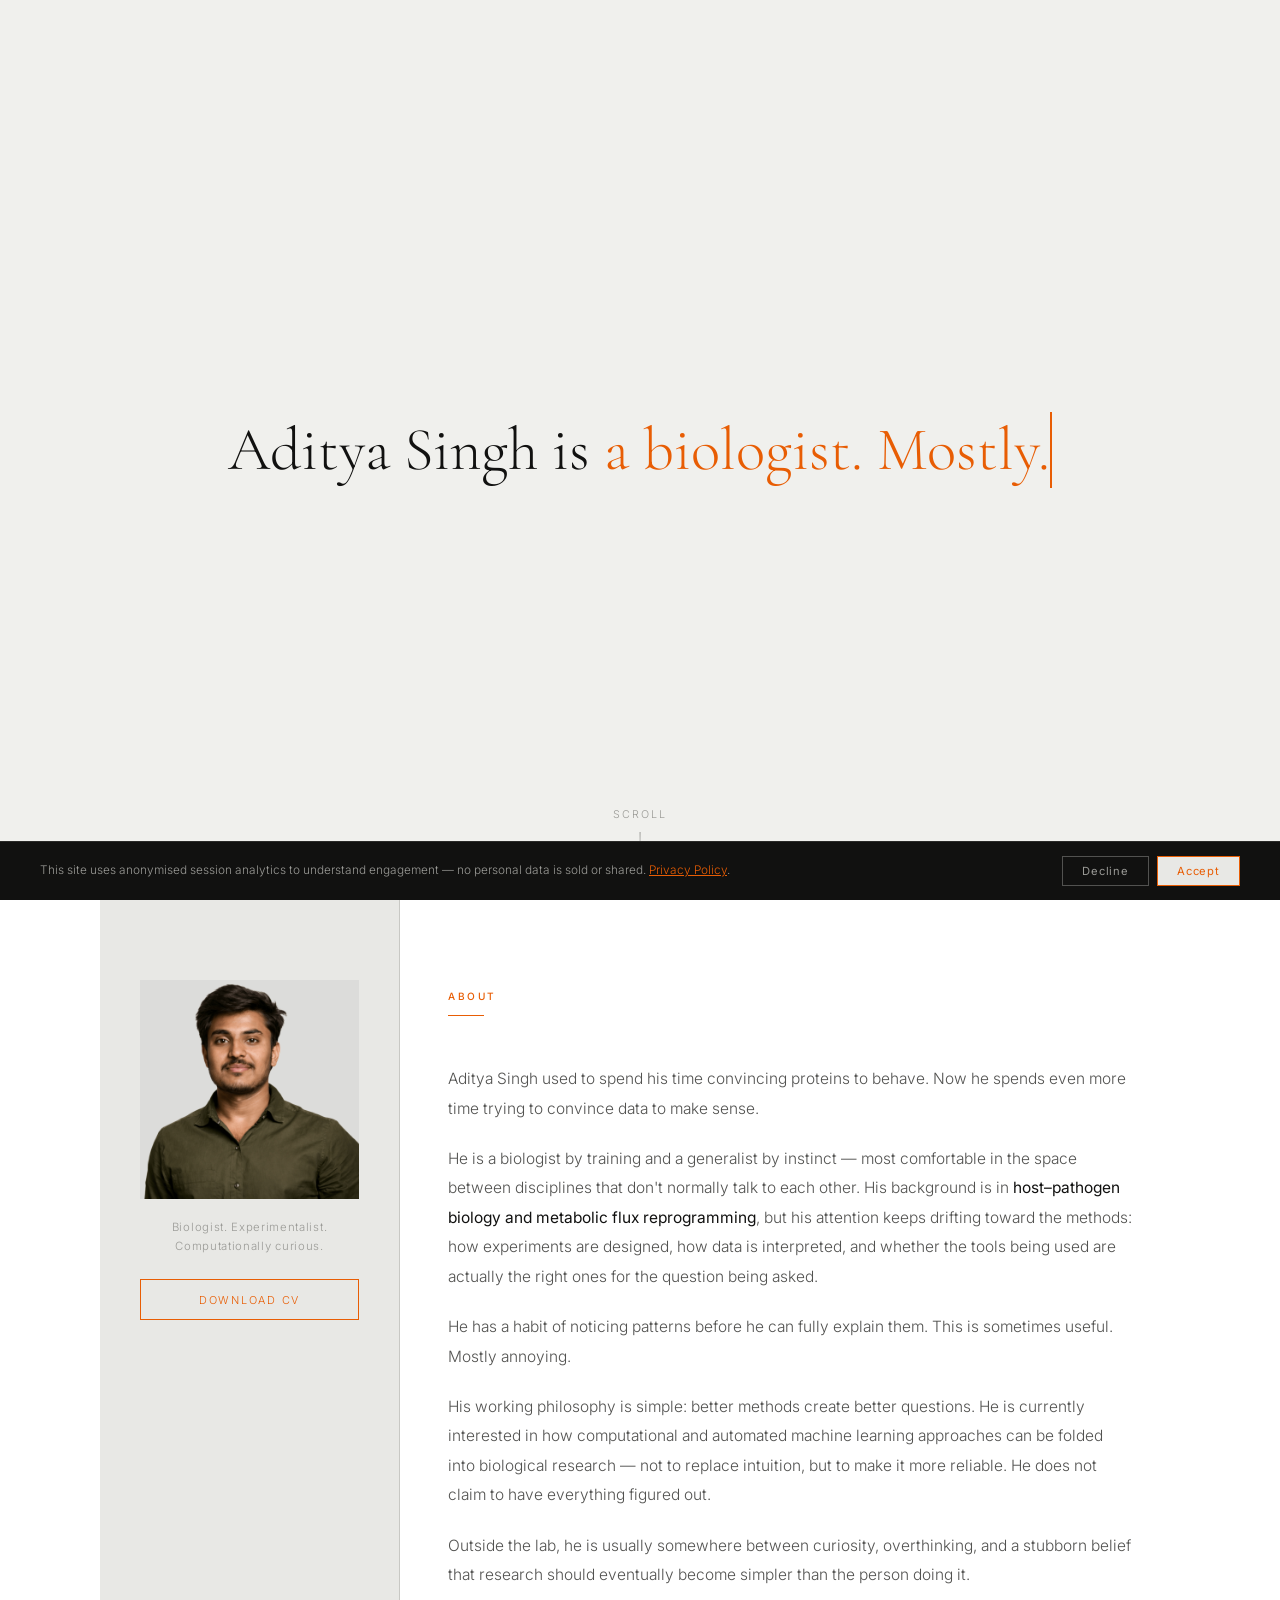
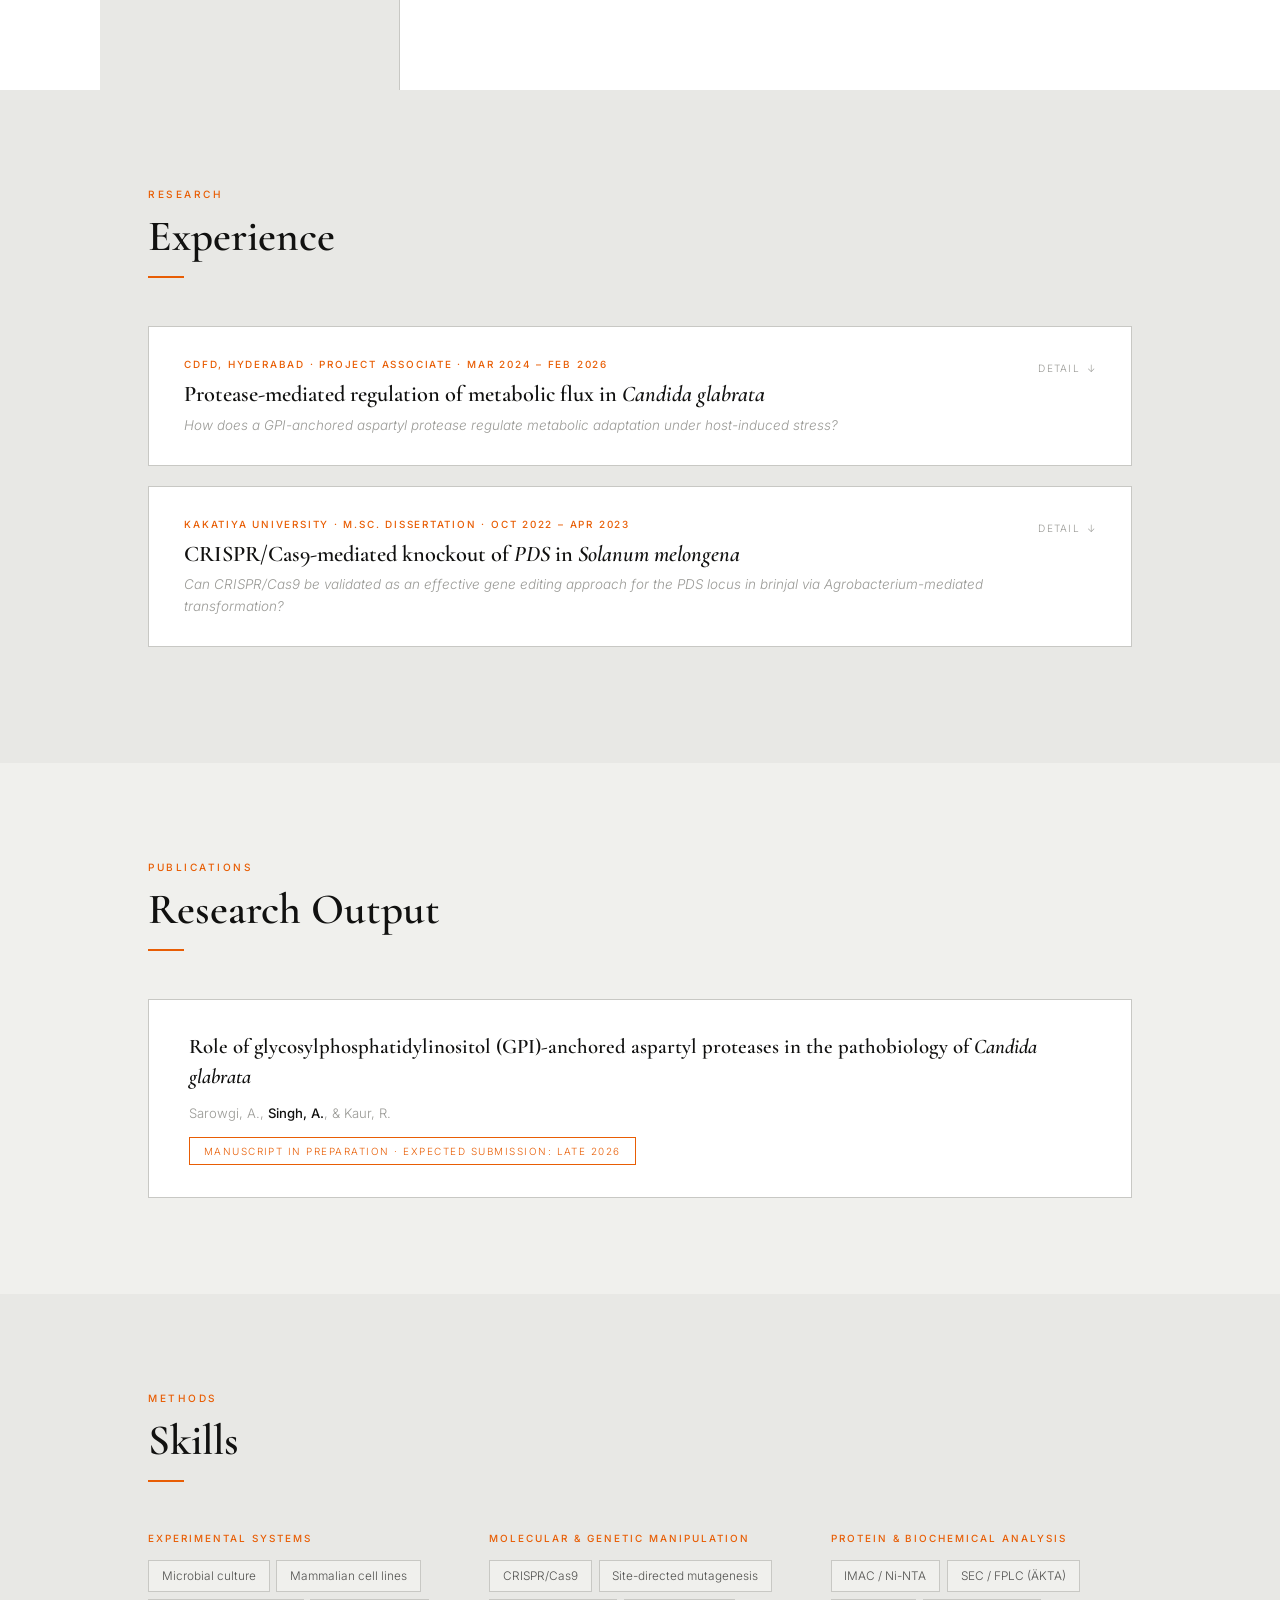
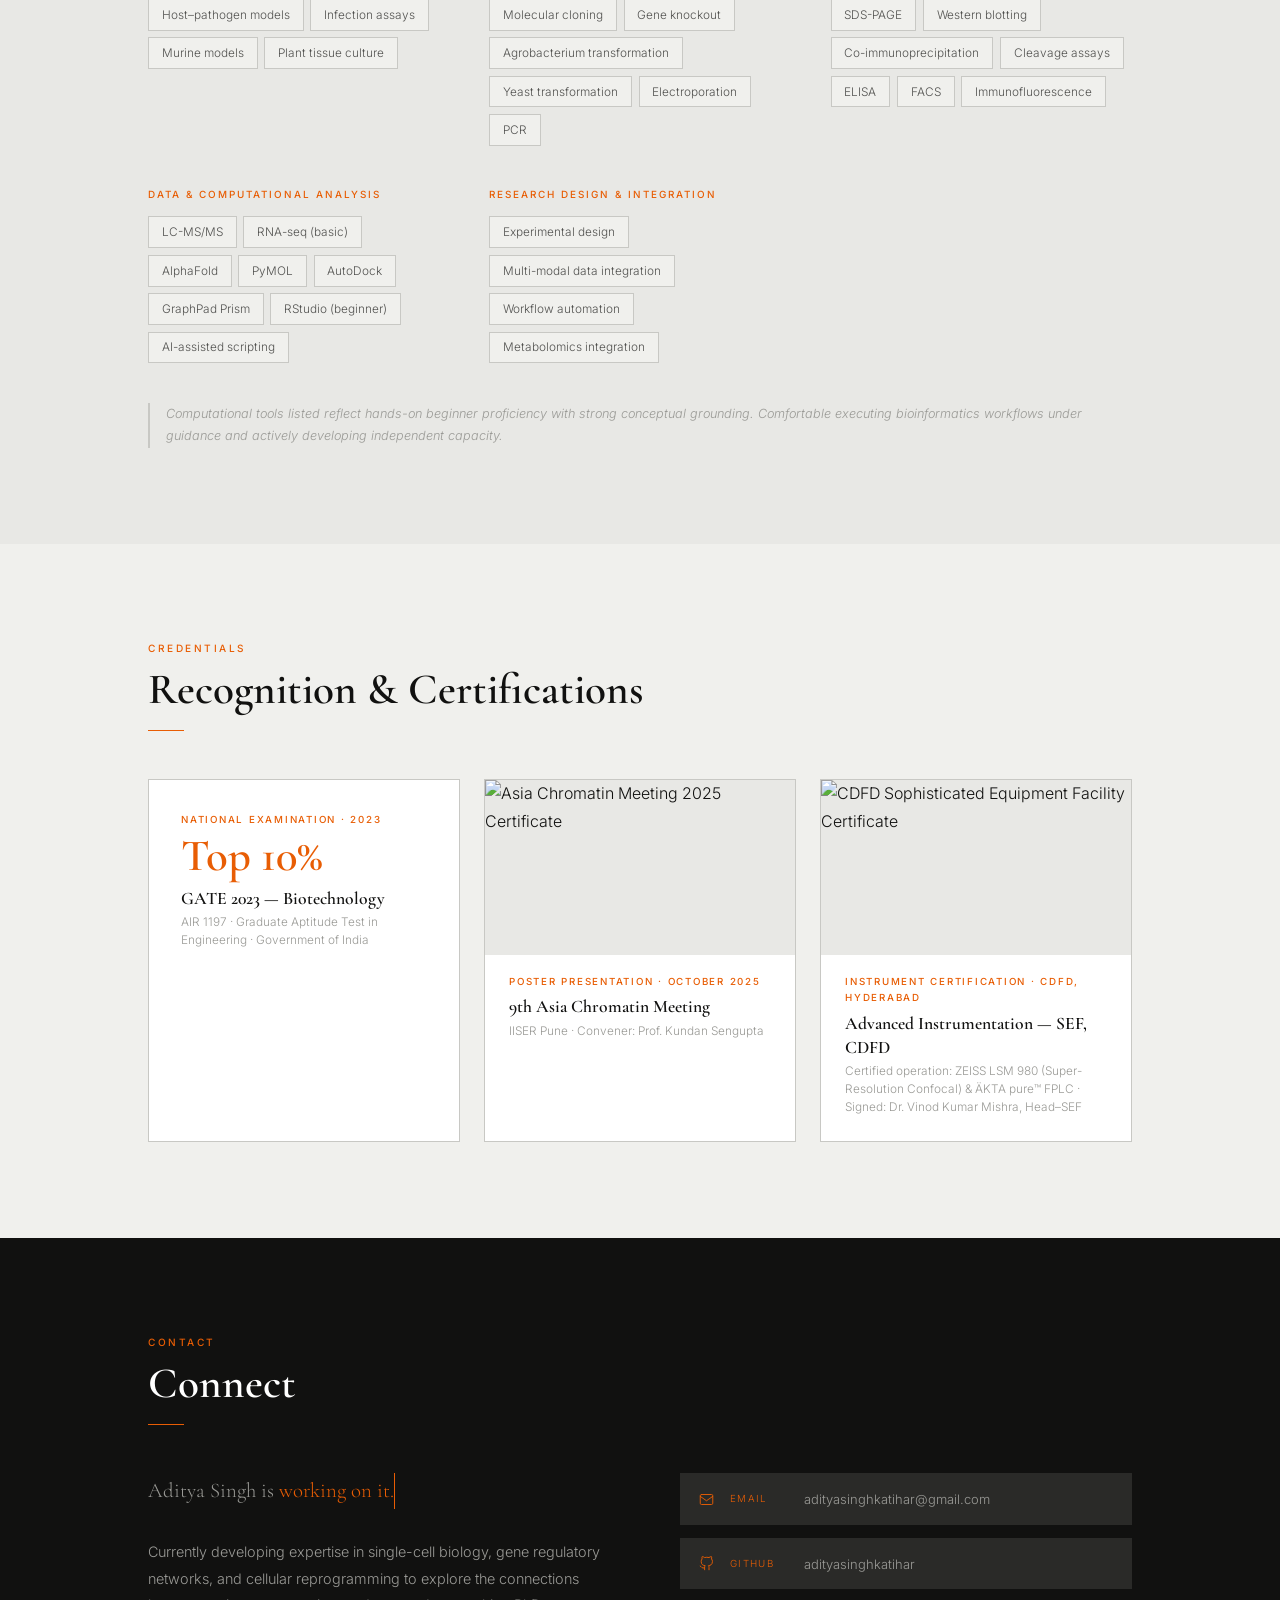
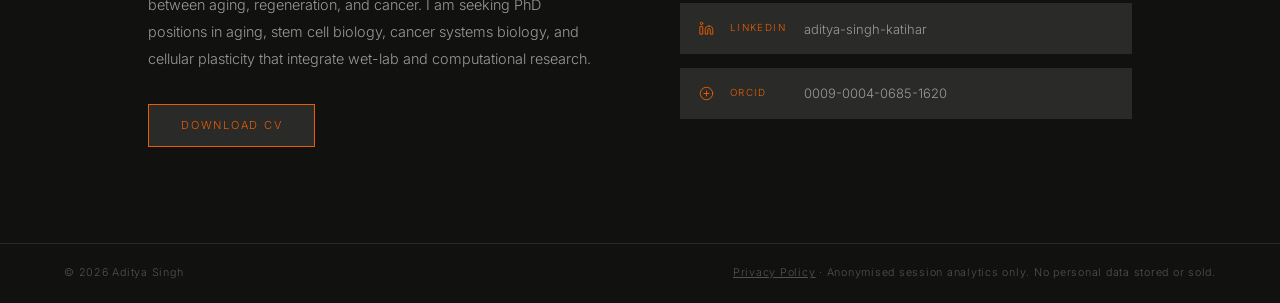
==== commit efa4de06: "Update contact description for PhD opportunities" ====
--- a/aditya-portfolio.html
+++ b/aditya-portfolio.html
@@ -573,7 +573,7 @@
       <div>
         <!-- Final rotating line (3): loops on "working on it." -->
         <p class="c-final-line">Aditya Singh is <span class="fr" id="final-rt"></span></p>
-        <p class="contact-desc">Open to PhD opportunities in host–pathogen biology, fungal biology, metabolic regulation, and adjacent areas integrating computational approaches. Cold emails welcome.</p>
+        <p class="contact-desc">Currently developing expertise in single-cell biology, gene regulatory networks, and cellular reprogramming to explore the connections between aging, regeneration, and cancer. I am seeking PhD positions in aging, stem cell biology, cancer systems biology, and cellular plasticity that integrate wet-lab and computational research.</p>
         <!-- CV DOWNLOAD: contact section copy -->
         <a href="CV_Aditya_Singh.pdf" class="cv-btn-dark" download>Download CV</a>
       </div>
